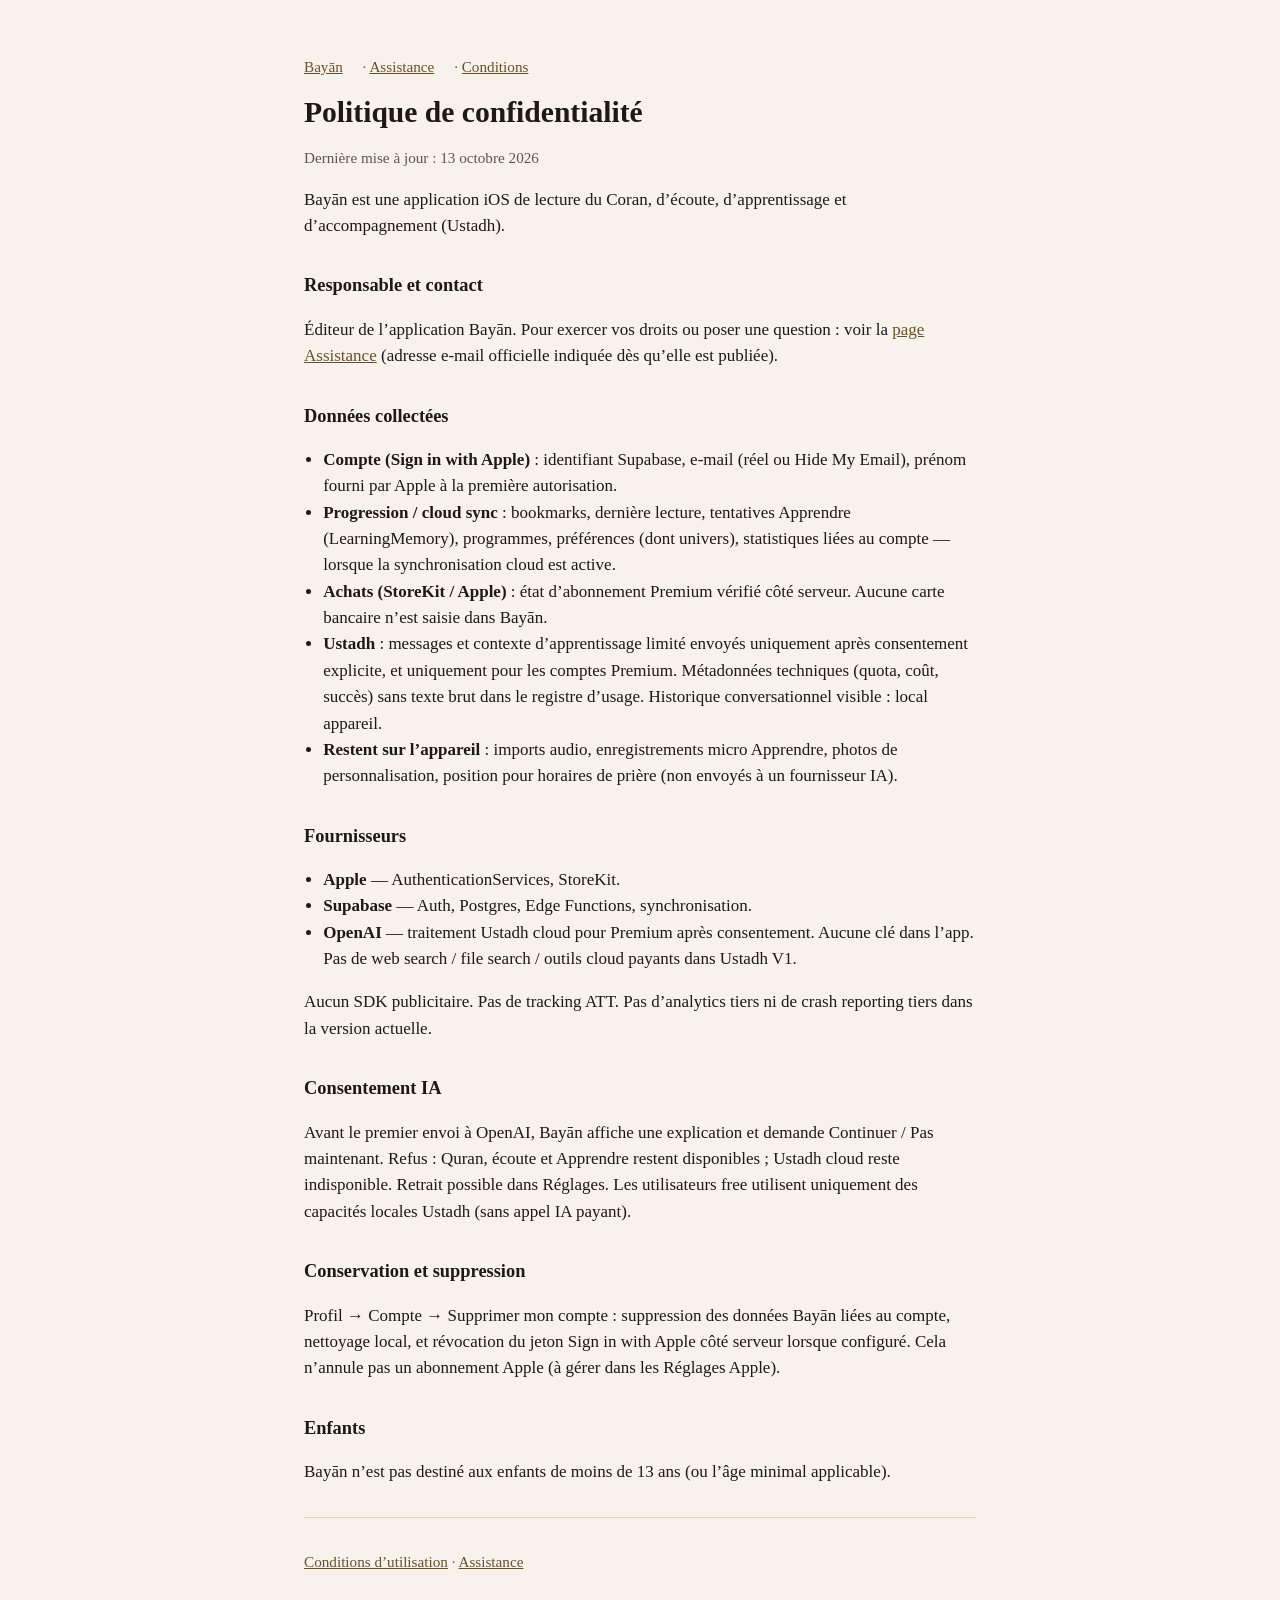
==== privacy/index.html @ ab00cad1 "Bayān legal site: privacy, support, terms" ====
<!DOCTYPE html>
<html lang="fr">
<head>
  <meta charset="utf-8" />
  <meta name="viewport" content="width=device-width, initial-scale=1" />
  <title>Bayān — Politique de confidentialité</title>
  <style>
    :root { color-scheme: light; --ink:#1c1916; --muted:#5c564e; --bg:#f7f3ec; --line:#ddd4c6; }
    body { margin:0; font:17px/1.55 Georgia, "Times New Roman", serif; color:var(--ink); background:var(--bg); }
    main { max-width:42rem; margin:0 auto; padding:2.5rem 1.25rem 4rem; }
    h1 { font-size:1.85rem; font-weight:600; line-height:1.25; margin:0 0 .75rem; }
    h2 { font-size:1.15rem; margin:2rem 0 .6rem; }
    .meta, .nav { color:var(--muted); font-size:.95rem; }
    .nav a { color:#6b4f2a; margin-right:1rem; }
    ul { padding-left:1.2rem; }
    a { color:#6b4f2a; }
    code { font-size:.9em; }
    hr { border:0; border-top:1px solid var(--line); margin:2rem 0; }
  </style>
</head>
<body>
<main>
  <p class="nav"><a href="../">Bayān</a> · <a href="../support/">Assistance</a> · <a href="../terms/">Conditions</a></p>
  <h1>Politique de confidentialité</h1>
  <p class="meta">Dernière mise à jour : 13 octobre 2026</p>

  <p>Bayān est une application iOS de lecture du Coran, d’écoute, d’apprentissage et d’accompagnement (Ustadh).</p>

  <h2>Responsable et contact</h2>
  <p>Éditeur de l’application Bayān. Pour exercer vos droits ou poser une question : voir la <a href="../support/">page Assistance</a> (adresse e-mail officielle indiquée dès qu’elle est publiée).</p>

  <h2>Données collectées</h2>
  <ul>
    <li><strong>Compte (Sign in with Apple)</strong> : identifiant Supabase, e-mail (réel ou Hide My Email), prénom fourni par Apple à la première autorisation.</li>
    <li><strong>Progression / cloud sync</strong> : bookmarks, dernière lecture, tentatives Apprendre (LearningMemory), programmes, préférences (dont univers), statistiques liées au compte — lorsque la synchronisation cloud est active.</li>
    <li><strong>Achats (StoreKit / Apple)</strong> : état d’abonnement Premium vérifié côté serveur. Aucune carte bancaire n’est saisie dans Bayān.</li>
    <li><strong>Ustadh</strong> : messages et contexte d’apprentissage limité envoyés uniquement après consentement explicite, et uniquement pour les comptes Premium. Métadonnées techniques (quota, coût, succès) sans texte brut dans le registre d’usage. Historique conversationnel visible : local appareil.</li>
    <li><strong>Restent sur l’appareil</strong> : imports audio, enregistrements micro Apprendre, photos de personnalisation, position pour horaires de prière (non envoyés à un fournisseur IA).</li>
  </ul>

  <h2>Fournisseurs</h2>
  <ul>
    <li><strong>Apple</strong> — AuthenticationServices, StoreKit.</li>
    <li><strong>Supabase</strong> — Auth, Postgres, Edge Functions, synchronisation.</li>
    <li><strong>OpenAI</strong> — traitement Ustadh cloud pour Premium après consentement. Aucune clé dans l’app. Pas de web search / file search / outils cloud payants dans Ustadh V1.</li>
  </ul>
  <p>Aucun SDK publicitaire. Pas de tracking ATT. Pas d’analytics tiers ni de crash reporting tiers dans la version actuelle.</p>

  <h2>Consentement IA</h2>
  <p>Avant le premier envoi à OpenAI, Bayān affiche une explication et demande Continuer / Pas maintenant. Refus : Quran, écoute et Apprendre restent disponibles ; Ustadh cloud reste indisponible. Retrait possible dans Réglages. Les utilisateurs free utilisent uniquement des capacités locales Ustadh (sans appel IA payant).</p>

  <h2>Conservation et suppression</h2>
  <p>Profil → Compte → Supprimer mon compte : suppression des données Bayān liées au compte, nettoyage local, et révocation du jeton Sign in with Apple côté serveur lorsque configuré. Cela n’annule pas un abonnement Apple (à gérer dans les Réglages Apple).</p>

  <h2>Enfants</h2>
  <p>Bayān n’est pas destiné aux enfants de moins de 13 ans (ou l’âge minimal applicable).</p>

  <hr />
  <p class="meta"><a href="../terms/">Conditions d’utilisation</a> · <a href="../support/">Assistance</a></p>
</main>
</body>
</html>
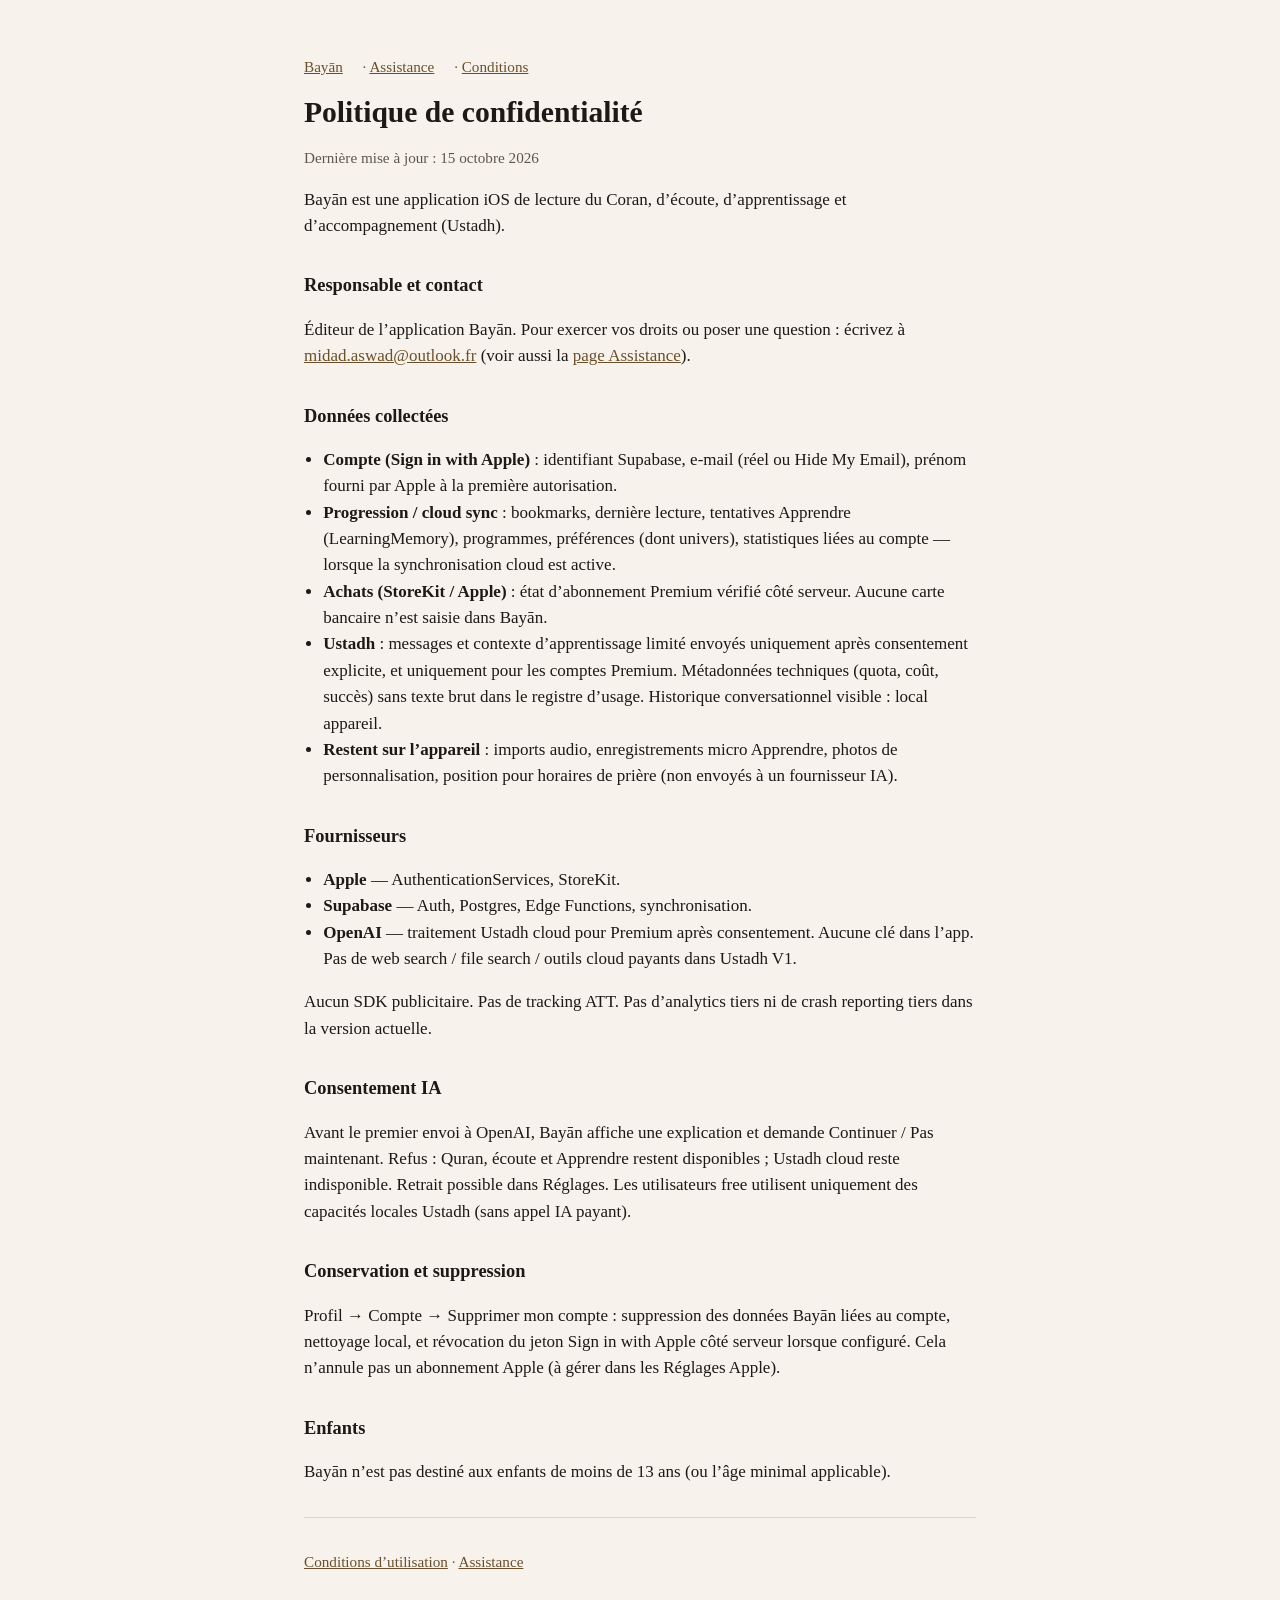
==== commit 712d8dfc: "Ajout email de contact" ====
--- a/privacy/index.html
+++ b/privacy/index.html
@@ -22,12 +22,12 @@
 <main>
   <p class="nav"><a href="../">Bayān</a> · <a href="../support/">Assistance</a> · <a href="../terms/">Conditions</a></p>
   <h1>Politique de confidentialité</h1>
-  <p class="meta">Dernière mise à jour : 13 octobre 2026</p>
+  <p class="meta">Dernière mise à jour : 15 octobre 2026</p>
 
   <p>Bayān est une application iOS de lecture du Coran, d’écoute, d’apprentissage et d’accompagnement (Ustadh).</p>
 
   <h2>Responsable et contact</h2>
-  <p>Éditeur de l’application Bayān. Pour exercer vos droits ou poser une question : voir la <a href="../support/">page Assistance</a> (adresse e-mail officielle indiquée dès qu’elle est publiée).</p>
+  <p>Éditeur de l’application Bayān. Pour exercer vos droits ou poser une question : écrivez à <a href="mailto:midad.aswad@outlook.fr">midad.aswad@outlook.fr</a> (voir aussi la <a href="../support/">page Assistance</a>).</p>
 
   <h2>Données collectées</h2>
   <ul>
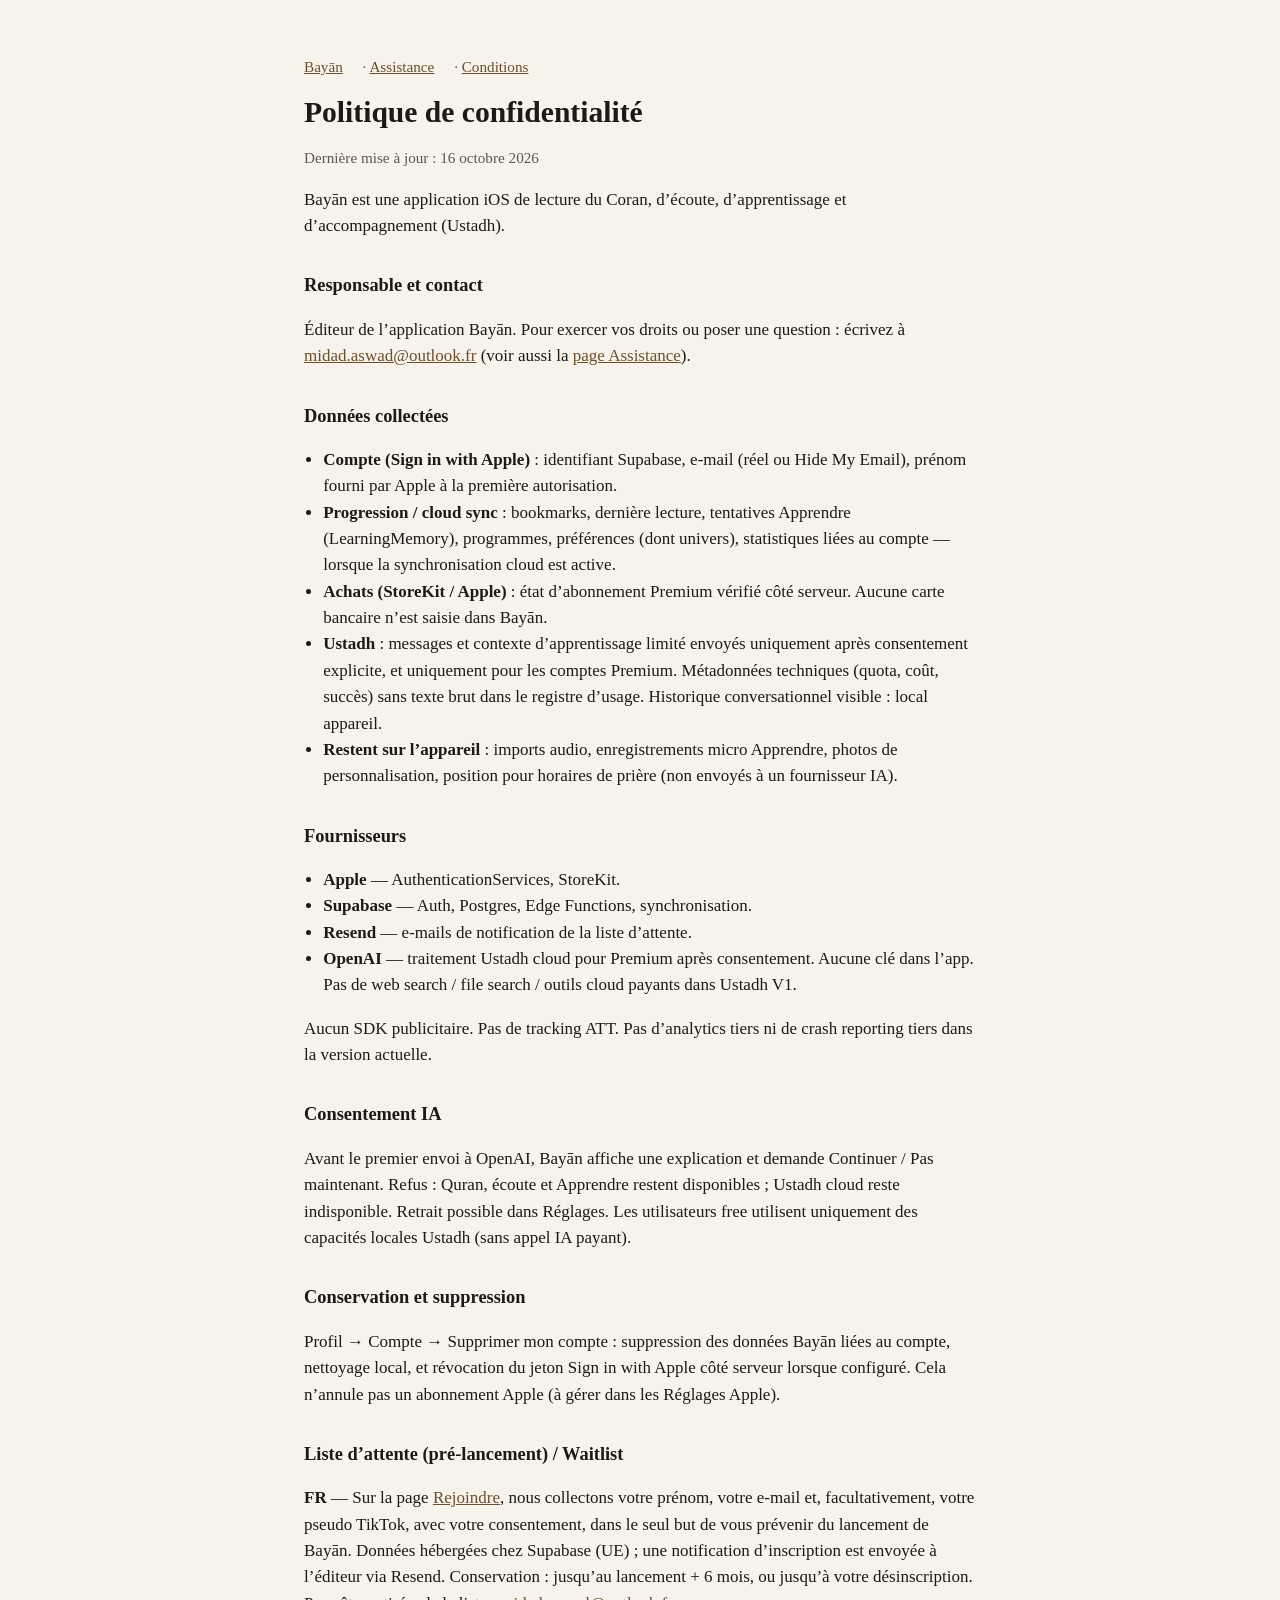
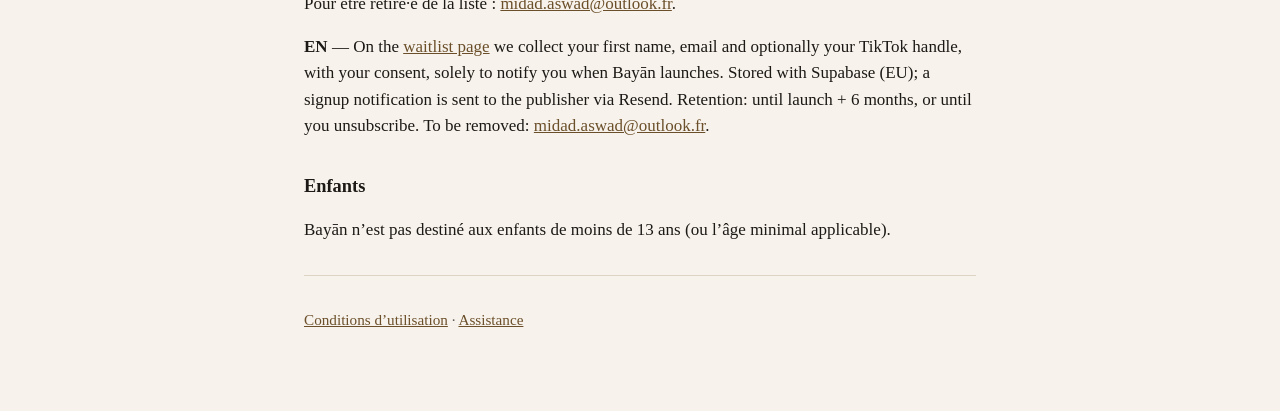
==== commit 8ffe60d1: "Add waitlist page (rejoindre) + privacy waitlist section" ====
--- a/privacy/index.html
+++ b/privacy/index.html
@@ -22,7 +22,7 @@
 <main>
   <p class="nav"><a href="../">Bayān</a> · <a href="../support/">Assistance</a> · <a href="../terms/">Conditions</a></p>
   <h1>Politique de confidentialité</h1>
-  <p class="meta">Dernière mise à jour : 15 octobre 2026</p>
+  <p class="meta">Dernière mise à jour : 16 octobre 2026</p>
 
   <p>Bayān est une application iOS de lecture du Coran, d’écoute, d’apprentissage et d’accompagnement (Ustadh).</p>
 
@@ -42,6 +42,7 @@
   <ul>
     <li><strong>Apple</strong> — AuthenticationServices, StoreKit.</li>
     <li><strong>Supabase</strong> — Auth, Postgres, Edge Functions, synchronisation.</li>
+    <li><strong>Resend</strong> — e-mails de notification de la liste d’attente.</li>
     <li><strong>OpenAI</strong> — traitement Ustadh cloud pour Premium après consentement. Aucune clé dans l’app. Pas de web search / file search / outils cloud payants dans Ustadh V1.</li>
   </ul>
   <p>Aucun SDK publicitaire. Pas de tracking ATT. Pas d’analytics tiers ni de crash reporting tiers dans la version actuelle.</p>
@@ -52,6 +53,10 @@
   <h2>Conservation et suppression</h2>
   <p>Profil → Compte → Supprimer mon compte : suppression des données Bayān liées au compte, nettoyage local, et révocation du jeton Sign in with Apple côté serveur lorsque configuré. Cela n’annule pas un abonnement Apple (à gérer dans les Réglages Apple).</p>
 
+  <h2 id="liste-attente">Liste d’attente (pré-lancement) / Waitlist</h2>
+  <p><strong>FR</strong> — Sur la page <a href="../rejoindre/">Rejoindre</a>, nous collectons votre prénom, votre e-mail et, facultativement, votre pseudo TikTok, avec votre consentement, dans le seul but de vous prévenir du lancement de Bayān. Données hébergées chez Supabase (UE) ; une notification d’inscription est envoyée à l’éditeur via Resend. Conservation : jusqu’au lancement + 6 mois, ou jusqu’à votre désinscription. Pour être retiré·e de la liste : <a href="mailto:midad.aswad@outlook.fr">midad.aswad@outlook.fr</a>.</p>
+  <p><strong>EN</strong> — On the <a href="../rejoindre/">waitlist page</a> we collect your first name, email and optionally your TikTok handle, with your consent, solely to notify you when Bayān launches. Stored with Supabase (EU); a signup notification is sent to the publisher via Resend. Retention: until launch + 6 months, or until you unsubscribe. To be removed: <a href="mailto:midad.aswad@outlook.fr">midad.aswad@outlook.fr</a>.</p>
+
   <h2>Enfants</h2>
   <p>Bayān n’est pas destiné aux enfants de moins de 13 ans (ou l’âge minimal applicable).</p>
 
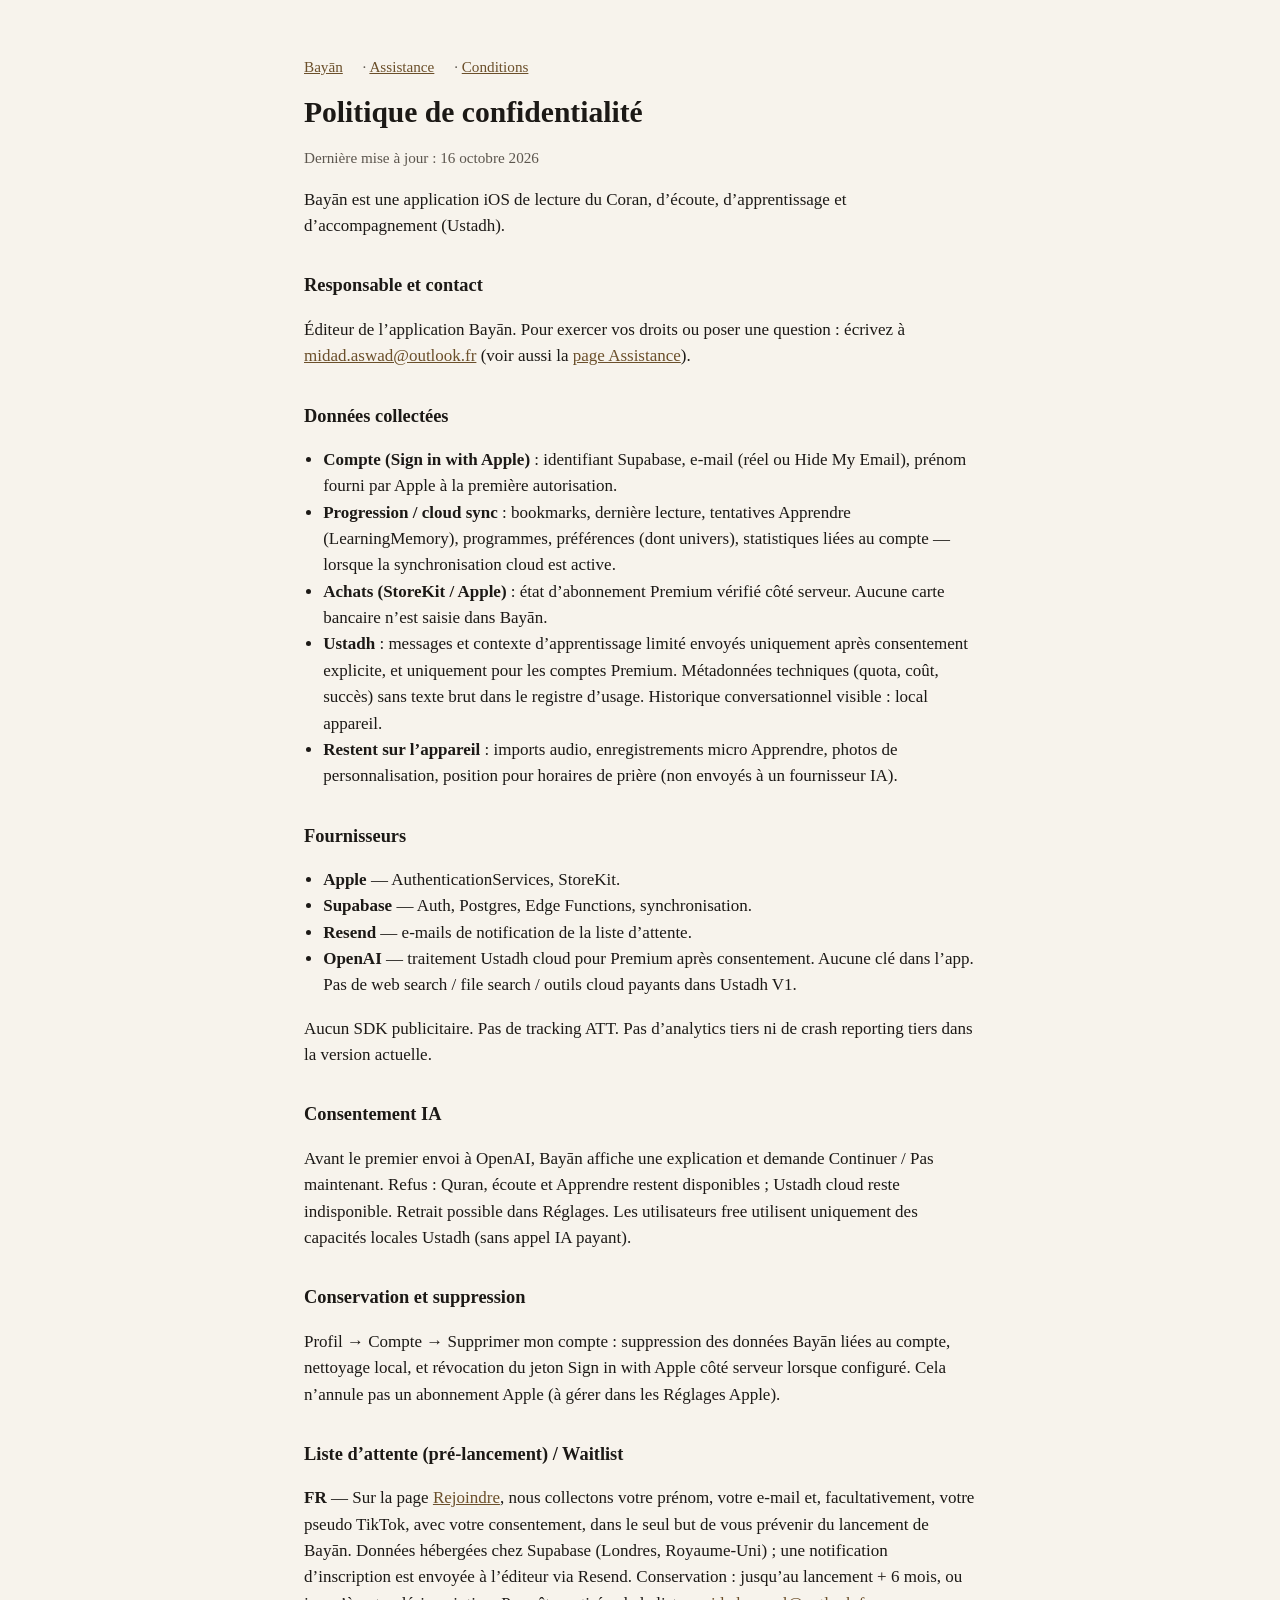
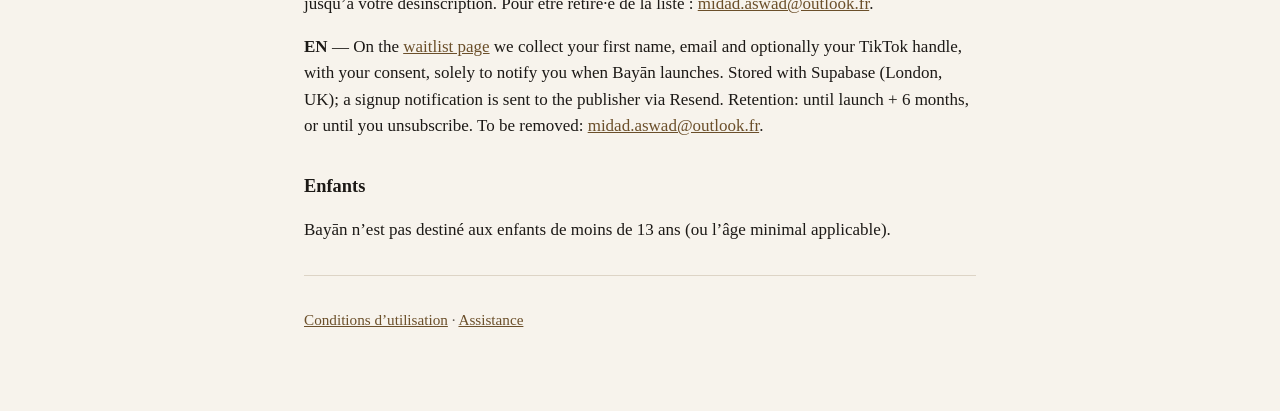
==== commit 66b465dd: "Privacy: waitlist hosting region" ====
--- a/privacy/index.html
+++ b/privacy/index.html
@@ -54,8 +54,8 @@
   <p>Profil → Compte → Supprimer mon compte : suppression des données Bayān liées au compte, nettoyage local, et révocation du jeton Sign in with Apple côté serveur lorsque configuré. Cela n’annule pas un abonnement Apple (à gérer dans les Réglages Apple).</p>
 
   <h2 id="liste-attente">Liste d’attente (pré-lancement) / Waitlist</h2>
-  <p><strong>FR</strong> — Sur la page <a href="../rejoindre/">Rejoindre</a>, nous collectons votre prénom, votre e-mail et, facultativement, votre pseudo TikTok, avec votre consentement, dans le seul but de vous prévenir du lancement de Bayān. Données hébergées chez Supabase (UE) ; une notification d’inscription est envoyée à l’éditeur via Resend. Conservation : jusqu’au lancement + 6 mois, ou jusqu’à votre désinscription. Pour être retiré·e de la liste : <a href="mailto:midad.aswad@outlook.fr">midad.aswad@outlook.fr</a>.</p>
-  <p><strong>EN</strong> — On the <a href="../rejoindre/">waitlist page</a> we collect your first name, email and optionally your TikTok handle, with your consent, solely to notify you when Bayān launches. Stored with Supabase (EU); a signup notification is sent to the publisher via Resend. Retention: until launch + 6 months, or until you unsubscribe. To be removed: <a href="mailto:midad.aswad@outlook.fr">midad.aswad@outlook.fr</a>.</p>
+  <p><strong>FR</strong> — Sur la page <a href="../rejoindre/">Rejoindre</a>, nous collectons votre prénom, votre e-mail et, facultativement, votre pseudo TikTok, avec votre consentement, dans le seul but de vous prévenir du lancement de Bayān. Données hébergées chez Supabase (Londres, Royaume-Uni) ; une notification d’inscription est envoyée à l’éditeur via Resend. Conservation : jusqu’au lancement + 6 mois, ou jusqu’à votre désinscription. Pour être retiré·e de la liste : <a href="mailto:midad.aswad@outlook.fr">midad.aswad@outlook.fr</a>.</p>
+  <p><strong>EN</strong> — On the <a href="../rejoindre/">waitlist page</a> we collect your first name, email and optionally your TikTok handle, with your consent, solely to notify you when Bayān launches. Stored with Supabase (London, UK); a signup notification is sent to the publisher via Resend. Retention: until launch + 6 months, or until you unsubscribe. To be removed: <a href="mailto:midad.aswad@outlook.fr">midad.aswad@outlook.fr</a>.</p>
 
   <h2>Enfants</h2>
   <p>Bayān n’est pas destiné aux enfants de moins de 13 ans (ou l’âge minimal applicable).</p>
